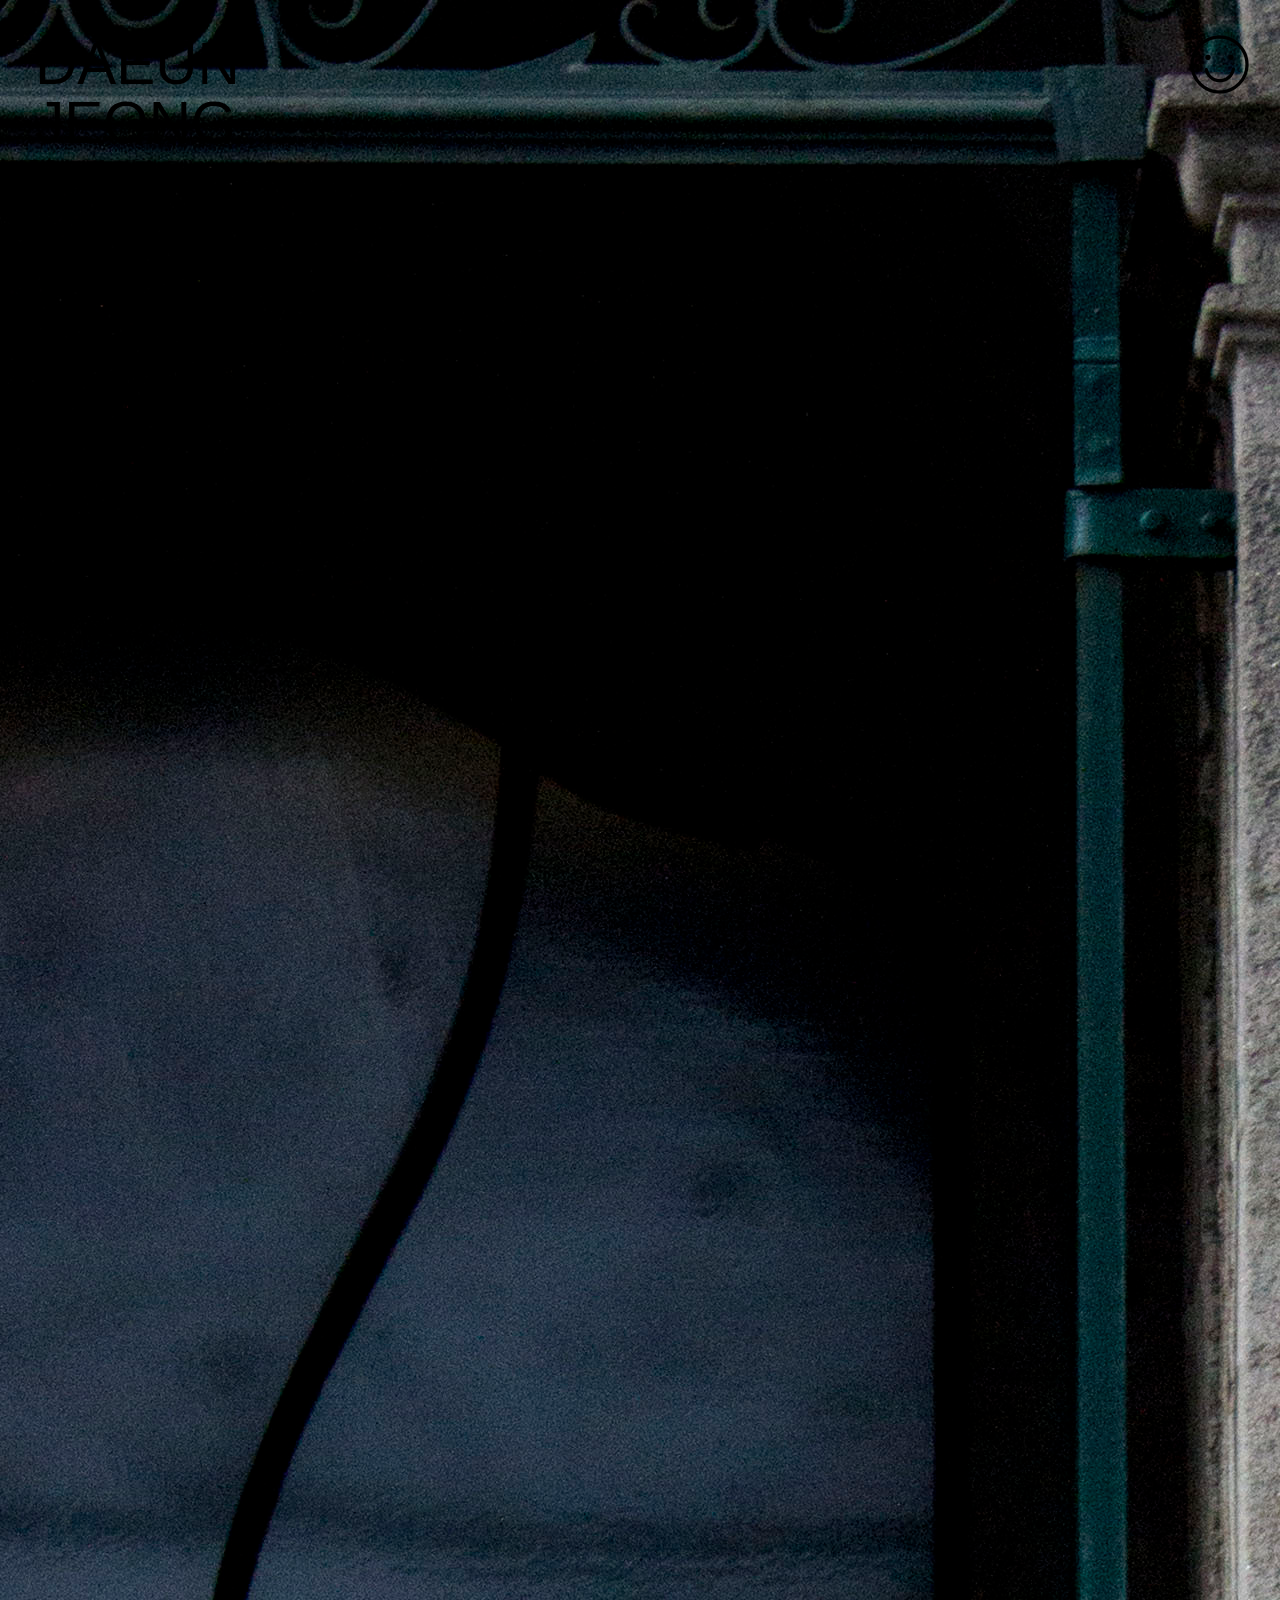
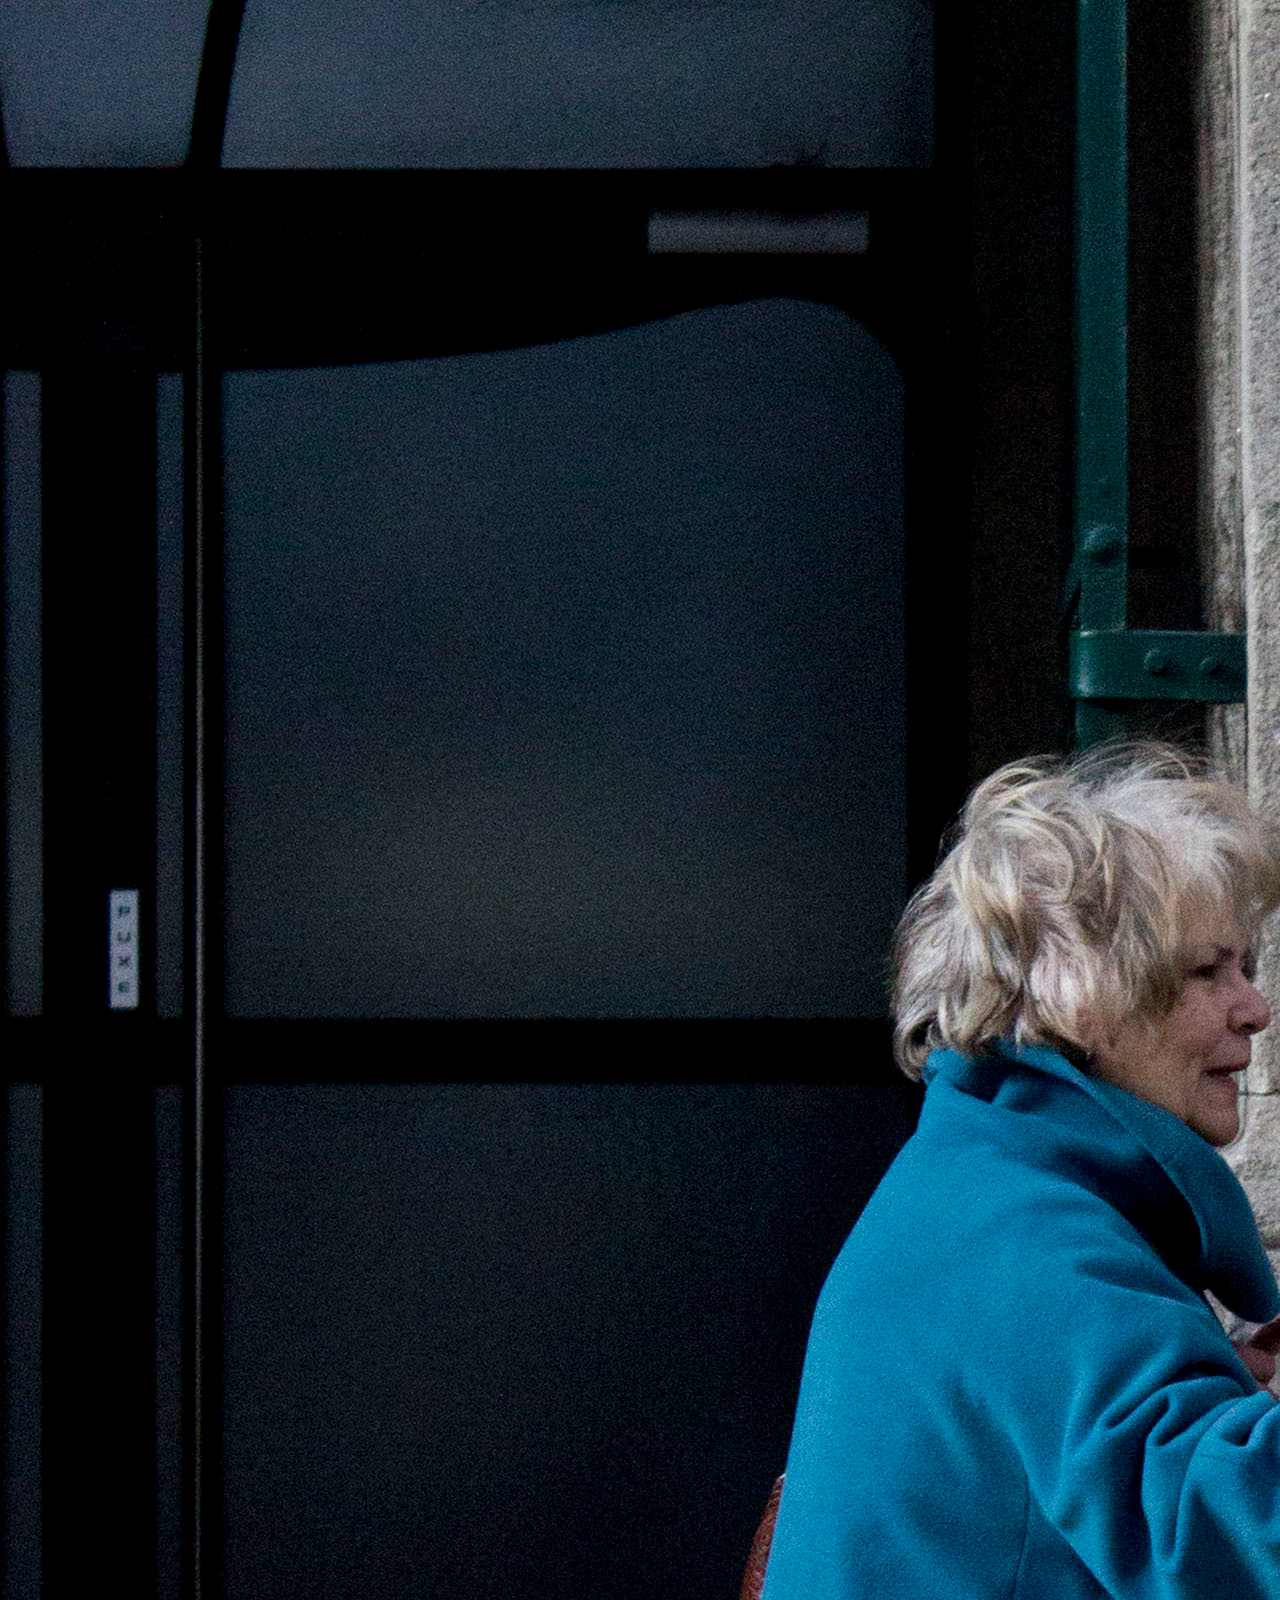
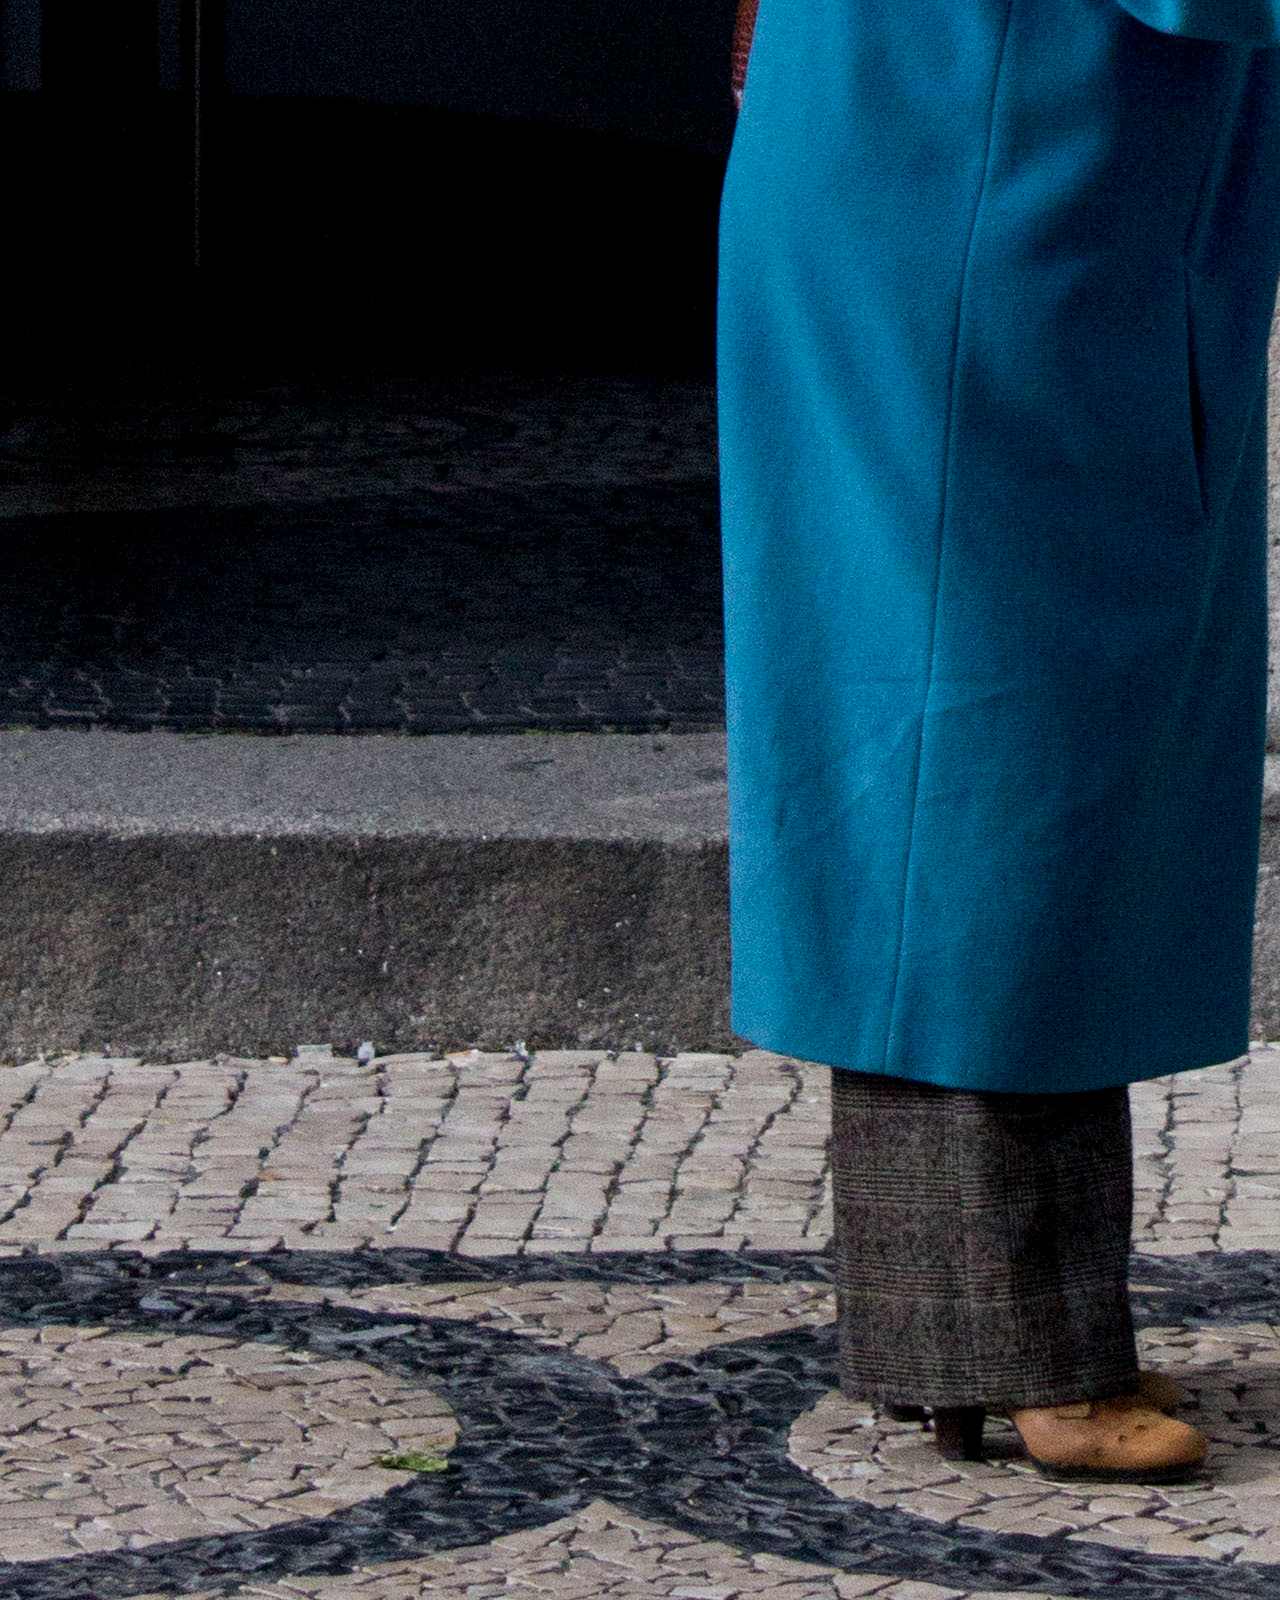
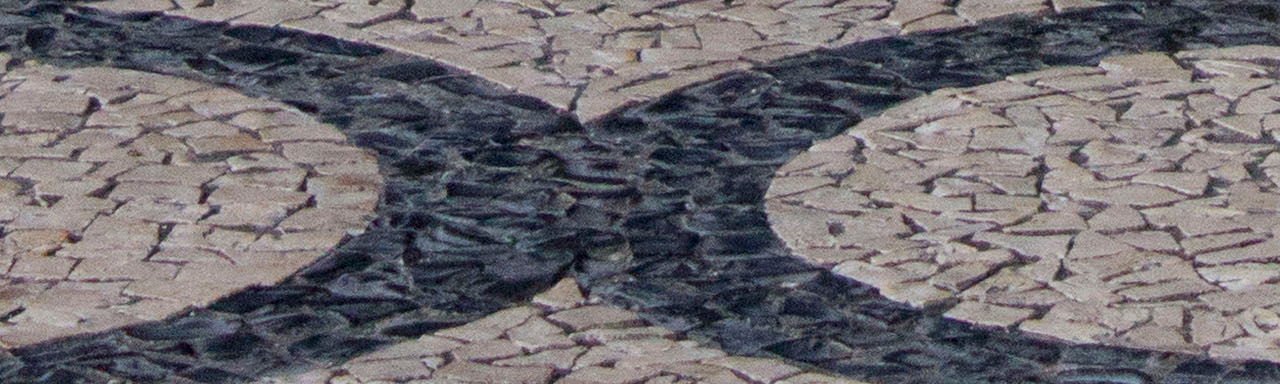
==== pages/images.html @ 0499f02f "adding new folders" ====
<html>
  <head>
  <meta charset="utf-8">
  <meta name="viewport" content="width=device-width">
  <title>Daeun Jeong</title>
  <meta name="author" content="Daeun Jeong">

  <link rel="stylesheet" href="../styles/restart.css">
  <link rel="stylesheet" href="../styles/styles-00.css">
  <link rel="stylesheet" href="../styles/project.css">
  <link rel="stylesheet" href="../styles/project_photo.css" type="text/css">


  <style>
    .site-icon, .project-container {
      opacity: 0;
    }
  </style>
  </head>


  <body>

  <div class="site-close"></div>

  <div class="site-title fixed">
    <p>Daeun</p>
    <p>Jeong</p>
  </div>

  <div class="site-icon">
    <div class="icon-container">
      <img id="profile" src="../assets/icon-00.png">    </div>

  </div>

  <!-- project content START -->

<div main>
  <div class="main">
    <center>
    <div id="imageContainer">
      <div id="slide">
         <a href="home.php" id="nextLink" onclick="processNext();">
         <img src="../assets/images/01.jpg" alt="Slide" id="myPicture" /></a>
       </div>
      </div>
    <center>
  </div>
</div>




  <!-- project content END -->


  <div class="site-info display">
    <p>My practice focuses on publishing, and telling the story through photography.
       I love to capture the moments of daily life and narrative around simple objects.
      I usually combine pure graphic design with photography to create the visual languages.
      I enjoy working across disciplines, collaborating and communicating with many people from different backgrounds.
    </p>


  <div class="site-contact">
      <p><a class="contact-link" href="mailto:info@daeun-jeong.com?subject=Hello!&body=Hello Daeun, Lovely to meet you, let's talk:">Contact me here</a></p>
    </div>
  </div>

  <div class="project-preview">
    <img src="">
  </div>

  <script
    src="https://code.jquery.com/jquery-3.3.1.min.js"
    integrity="sha256-FgpCb/KJQlLNfOu91ta32o/NMZxltwRo8QtmkMRdAu8="
    crossorigin="anonymous"></script>
  <script type="text/javascript" src="../scripts/project_photo.js"></script>
  <script type="text/javascript" src="../scripts/project.js"></script>



  </body>
</html>
---- styles/restart.css ----
html,body,div,span,applet,object,iframe,h1,h2,h3,h4,h5,h6,p,blockquote,pre,a,abbr,acronym,address,big,cite,code,del,dfn,em,font,img,ins,kbd,q,s,samp,small,strike,strong,sub,sup,tt,var,b,i,center,dl,dt,dd,ol,ul,li,fieldset,form,label,legend,table,caption,tbody,tfoot,thead,tr,th,td,article,aside,audio,canvas,details,figcaption,figure,footer,header,hgroup,mark,menu,meter,nav,output,progress,section,summary,time,video{border:0;outline:0;font-size:100%;vertical-align:baseline;background:transparent;margin:0;padding:0;}body{line-height:1;}article,aside,dialog,figure,footer,header,hgroup,nav,section,blockquote{display:block;}nav ul{list-style:none;}ol{list-style:decimal;}ul{list-style:none;}ul ul{list-style:circle;}blockquote,q{quotes:none;}blockquote:before,blockquote:after,q:before,q:after{content:none;}ins{text-decoration:underline;}del{text-decoration:line-through;}mark{background:none;}abbr[title],dfn[title]{border-bottom:1px dotted #000;cursor:help;}table{border-collapse:collapse;border-spacing:0;}hr{display:block;height:1px;border:0;border-top:1px solid #ccc;margin:1em 0;padding:0;}input[type=submit],input[type=button],button{margin:0!important;padding:0!important;}input,select,a img{vertical-align:middle;}
---- styles/styles-00.css ----
body {
	font-family: sans-serif;
}

body,
a {
 color: black;
}

a {
	text-decoration: none;
}

a:hover,
.active {
	/* color: yellow; */
	background: yellow;
	mix-blend-mode: multiply;
}

.contact-link,
.contact-link:hover {
	z-index: 10;
	cursor: pointer;
}

::selection {
	background: blue;
	mix-blend-mode: multiply;
}

.display {
	display: none;
}

.site-title {
	font-size: 6.5vh;
	text-transform: uppercase;
}

.site-projects {
	font-size: 2.5vh;
	width: 60vw;
	margin-left: 37.5vw;
	margin-right: 35px;
	margin-top: 35px;
}

.fixed {
	position: fixed;
	left: 35px;
	top: 35px;
}

.site-icon {
	bottom: 0;
	padding-bottom: 35px;
	position: absolute;
	width: 100vw;
}

.site-icon:hover {
	cursor: url(../assets/about.png),pointer;
	opacity: 0.5;
  display: block;
}

.site-info:hover {
	cursor: url(../assets/close.png),pointer;
  display: block;
}

.icon-container {
	margin: 0 auto;
	width: 50px;
}

.site-info {
	background: yellow;
	bottom: 0;
	font-size: 7vh;
	line-height: 1.25;
	padding: 35px;
	position: fixed;
	/* safari fucks this */
	mix-blend-mode: multiply;
	z-index: 10;
	transition: 0.5s;
}

.site-contact {
	font-size: 2.5vh;
	line-height: initial;
	margin-top: 35px;
}

.site-close {
	height: 100vh;
	width: 100vw;
	position: absolute;
	top: 0;
	left: 0;
	z-index: -10
}

.project-preview {
	top: 18vh;
	position: absolute;
}

.project-preview img {
	mix-blend-mode: multiply;
	z-index: 10;
}

.project-preview img:hover {
	cursor: url(../assets/open.png),pointer;
  display: block;
}

/* .active:hover {
	cursor: url(../assets/close.png),pointer;
  display: inline-block;
} */
---- styles/project.css ----
/* override */
.site-icon {
	bottom: initial;
	top: 35px;
	right: 35px;
	padding-bottom: 0;
	position: fixed;
	width: 55px;
}

.site-info {
	mix-blend-mode: normal;
}

.icon-container {
	width: 55px;
	margin: 0;
}

.site-title:hover {
	cursor: pointer;
	opacity: 0.5;
}

.project-container {
	margin: 0 35px;
	padding-top: 35vh;
}

.flex {
	display: flex;
}

.project-titles {
	font-size: 6.5vh;
	text-transform: uppercase;
	width: 50%;
}

.project-body {
	font-size: 2.5vh;
	display: inline-block;
	width: 50%;
}

.project-body p {
	padding: 5px 0;
}

.project-tags {
	font-size: 3vh;
	text-transform: none;
	display: inline-block;
	padding: 35px 0 15px 0;
}

.project-year {
	font-size: 3vh;
}

.project-img {
	margin: 35px 0 0 0;
	max-width: 100%;
}

.project-footer {
	width: 100%;
}

.project-counter {
	font-size: 6.5vh;
	margin: 70px 0 210px 0;
}

.project-counter,
.project-credits {
	text-align: center;
	text-transform: uppercase;
}

.project-credits {
	font-size: 2vh;
	margin: 210px 0 35px;
}
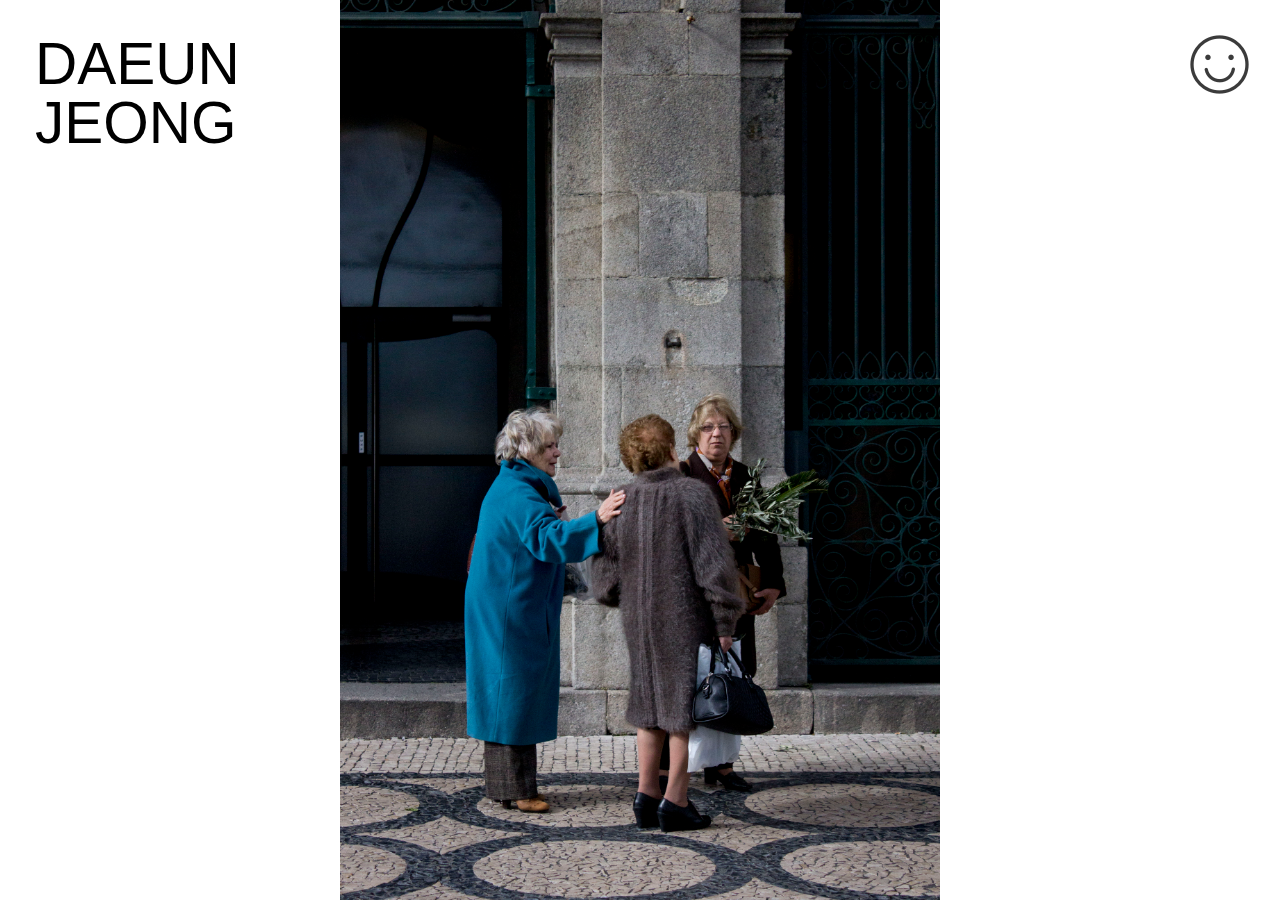
==== commit 6240749a: "gallery tweak" ====
--- a/pages/images.html
+++ b/pages/images.html
@@ -36,13 +36,12 @@
 
   <!-- project content START -->
 
-<div main>
+<div main id="nextLink" onclick="processNext();">
   <div class="main">
     <center>
     <div id="imageContainer">
       <div id="slide">
-         <a href="home.php" id="nextLink" onclick="processNext();">
-         <img src="../assets/images/01.jpg" alt="Slide" id="myPicture" /></a>
+         <img src="../assets/images/01.jpg" alt="Slide" id="myPicture" />
        </div>
       </div>
     <center>
--- a/styles/project_photo.css
+++ b/styles/project_photo.css
@@ -0,0 +1,8 @@
+#myPicture {
+  height: 100vh;
+}
+
+#nextLink:hover {
+	cursor: url(../assets/next.png),pointer;
+  display: block;
+}
